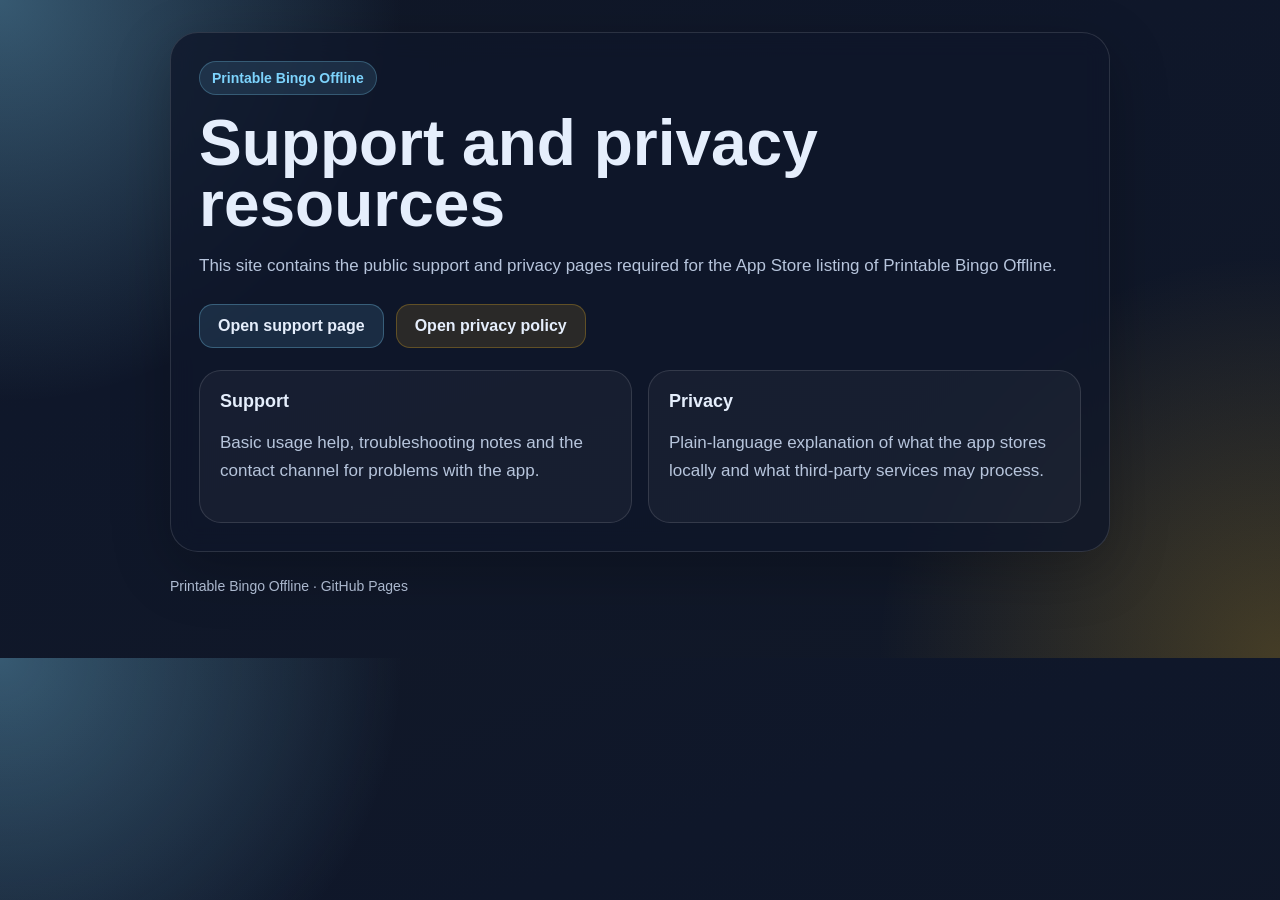
==== docs/index.html @ 6d7e109d "Add GitHub Pages support and privacy site" ====
<!doctype html>
<html lang="en">
<head>
  <meta charset="utf-8">
  <meta name="viewport" content="width=device-width, initial-scale=1">
  <title>Printable Bingo Offline</title>
  <meta name="description" content="Support and privacy resources for Printable Bingo Offline.">
  <link rel="stylesheet" href="./styles.css">
</head>
<body>
  <main class="shell">
    <section class="hero">
      <span class="kicker">Printable Bingo Offline</span>
      <h1>Support and privacy resources</h1>
      <p>
        This site contains the public support and privacy pages required for the App Store listing of
        Printable Bingo Offline.
      </p>
      <div class="button-row">
        <a class="button" href="./support/">Open support page</a>
        <a class="button alt" href="./privacy/">Open privacy policy</a>
      </div>
      <div class="grid">
        <article class="card">
          <h3>Support</h3>
          <p>Basic usage help, troubleshooting notes and the contact channel for problems with the app.</p>
        </article>
        <article class="card">
          <h3>Privacy</h3>
          <p>Plain-language explanation of what the app stores locally and what third-party services may process.</p>
        </article>
      </div>
    </section>
    <footer>
      Printable Bingo Offline · GitHub Pages
    </footer>
  </main>
</body>
</html>
---- docs/styles.css ----
:root {
  color-scheme: light dark;
  --bg: #0f172a;
  --panel: rgba(15, 23, 42, 0.78);
  --text: #e5eefc;
  --muted: #b7c5dc;
  --line: rgba(255, 255, 255, 0.12);
  --accent: #7dd3fc;
  --accent-2: #fbbf24;
}

* { box-sizing: border-box; }
html, body {
  margin: 0;
  padding: 0;
  font-family: ui-rounded, "SF Pro Rounded", "Avenir Next", "Helvetica Neue", sans-serif;
  background:
    radial-gradient(circle at top left, rgba(125, 211, 252, 0.35), transparent 28%),
    radial-gradient(circle at bottom right, rgba(251, 191, 36, 0.22), transparent 28%),
    linear-gradient(160deg, #111827 0%, #0f172a 38%, #111827 100%);
  color: var(--text);
}

a { color: var(--accent); text-decoration: none; }
a:hover { text-decoration: underline; }

.shell {
  max-width: 980px;
  margin: 0 auto;
  padding: 32px 20px 64px;
}

.hero {
  padding: 28px;
  border: 1px solid var(--line);
  border-radius: 28px;
  background: var(--panel);
  backdrop-filter: blur(12px);
  box-shadow: 0 18px 60px rgba(0, 0, 0, 0.24);
}

.kicker {
  display: inline-flex;
  align-items: center;
  gap: 8px;
  padding: 8px 12px;
  border-radius: 999px;
  background: rgba(125, 211, 252, 0.12);
  border: 1px solid rgba(125, 211, 252, 0.26);
  color: var(--accent);
  font-size: 14px;
  font-weight: 700;
}

h1 {
  margin: 18px 0 10px;
  font-size: clamp(36px, 6vw, 64px);
  line-height: 0.95;
}

h2 {
  margin: 0 0 14px;
  font-size: 24px;
}

h3 {
  margin: 0 0 10px;
  font-size: 18px;
}

p, li {
  color: var(--muted);
  line-height: 1.65;
  font-size: 17px;
}

.grid {
  margin-top: 22px;
  display: grid;
  grid-template-columns: repeat(auto-fit, minmax(250px, 1fr));
  gap: 16px;
}

.card {
  padding: 20px;
  border-radius: 22px;
  border: 1px solid var(--line);
  background: rgba(255, 255, 255, 0.04);
}

.button-row {
  margin-top: 24px;
  display: flex;
  flex-wrap: wrap;
  gap: 12px;
}

.button {
  display: inline-flex;
  align-items: center;
  justify-content: center;
  gap: 8px;
  padding: 12px 18px;
  border-radius: 14px;
  border: 1px solid rgba(125, 211, 252, 0.3);
  background: rgba(125, 211, 252, 0.12);
  color: var(--text);
  font-weight: 700;
}

.button.alt {
  border-color: rgba(251, 191, 36, 0.26);
  background: rgba(251, 191, 36, 0.12);
}

.section {
  margin-top: 22px;
  padding: 24px;
  border-radius: 24px;
  border: 1px solid var(--line);
  background: rgba(255, 255, 255, 0.04);
}

.header-row {
  display: flex;
  flex-wrap: wrap;
  align-items: baseline;
  justify-content: space-between;
  gap: 12px;
  margin-bottom: 8px;
}

.meta {
  color: var(--muted);
  font-size: 14px;
}

ul {
  margin: 12px 0 0 20px;
  padding: 0;
}

footer {
  margin-top: 26px;
  color: var(--muted);
  font-size: 14px;
}

.small {
  font-size: 15px;
}
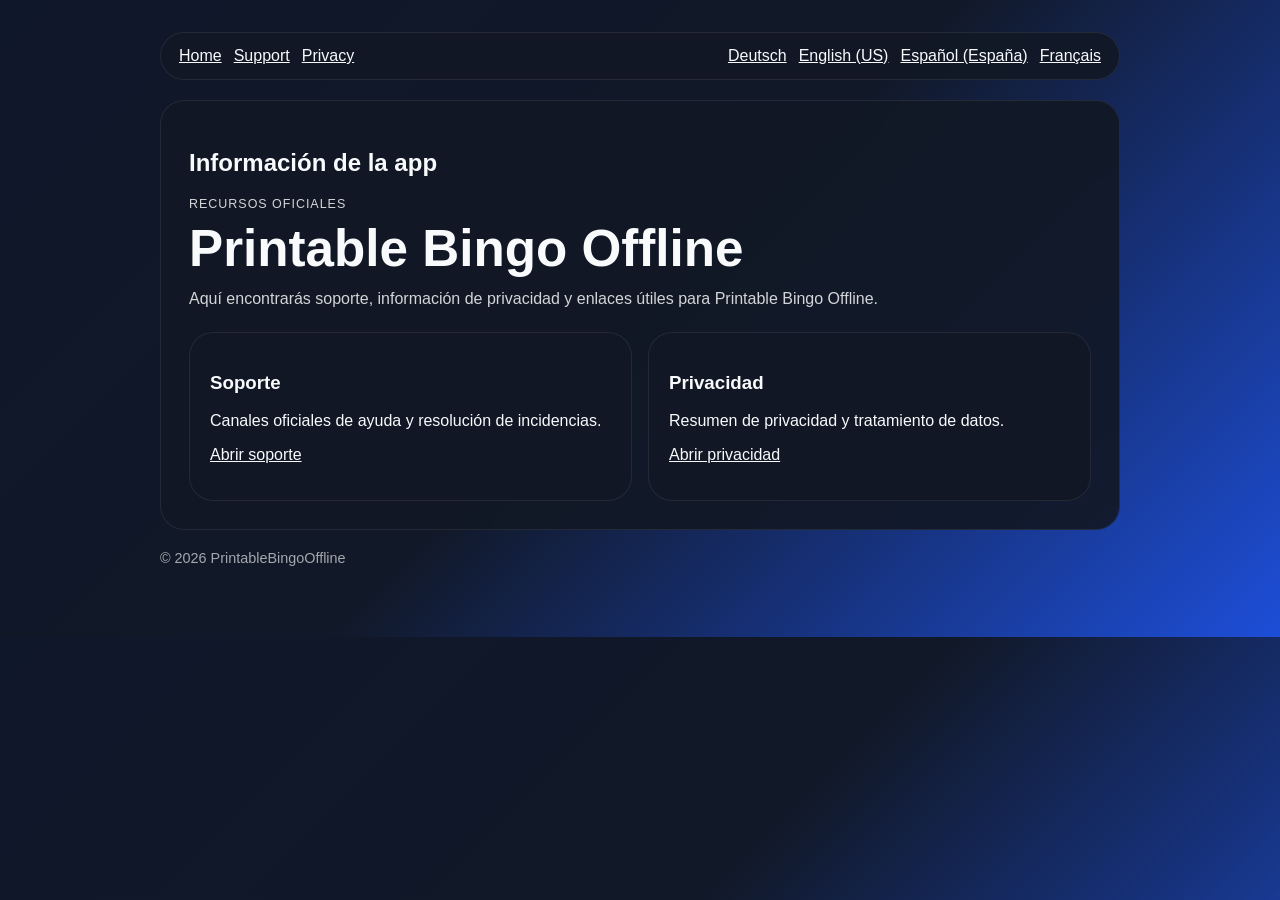
==== commit 797fa8d5: "Update docs site for PrintableBingoOffline" ====
--- a/docs/index.html
+++ b/docs/index.html
@@ -1,39 +1,45 @@
 <!doctype html>
-<html lang="en">
+<html lang="es">
 <head>
   <meta charset="utf-8">
   <meta name="viewport" content="width=device-width, initial-scale=1">
-  <title>Printable Bingo Offline</title>
-  <meta name="description" content="Support and privacy resources for Printable Bingo Offline.">
-  <link rel="stylesheet" href="./styles.css">
+  <title>Printable Bingo Offline · Información de la app</title>
+  <link rel="stylesheet" href="styles.css">
 </head>
 <body>
-  <main class="shell">
-    <section class="hero">
-      <span class="kicker">Printable Bingo Offline</span>
-      <h1>Support and privacy resources</h1>
-      <p>
-        This site contains the public support and privacy pages required for the App Store listing of
-        Printable Bingo Offline.
-      </p>
-      <div class="button-row">
-        <a class="button" href="./support/">Open support page</a>
-        <a class="button alt" href="./privacy/">Open privacy policy</a>
-      </div>
-      <div class="grid">
-        <article class="card">
-          <h3>Support</h3>
-          <p>Basic usage help, troubleshooting notes and the contact channel for problems with the app.</p>
-        </article>
-        <article class="card">
-          <h3>Privacy</h3>
-          <p>Plain-language explanation of what the app stores locally and what third-party services may process.</p>
-        </article>
-      </div>
+  <main class="page-shell">
+    <nav class="top-nav">
+  <div class="page-links">
+    <a href="./">Home</a>
+    <a href="support/">Support</a>
+    <a href="privacy/">Privacy</a>
+  </div>
+  <div class="language-links"><a href="de-DE/" >Deutsch</a><a href="en-US/" >English (US)</a><a href="./" aria-current="page">Español (España)</a><a href="fr-FR/" >Français</a></div>
+</nav>
+    <section class="page-card">
+      <h1>Información de la app</h1>
+      <section class="hero">
+  <p class="eyebrow">Recursos oficiales</p>
+  <h1>Printable Bingo Offline</h1>
+  <p>Aquí encontrarás soporte, información de privacidad y enlaces útiles para Printable Bingo Offline.</p>
+</section>
+<section class="grid">
+  <div class="card">
+    <h3>Soporte</h3>
+    <p>Canales oficiales de ayuda y resolución de incidencias.</p>
+    <p><a href="./support/">Abrir soporte</a></p>
+  </div>
+  <div class="card">
+    <h3>Privacidad</h3>
+    <p>Resumen de privacidad y tratamiento de datos.</p>
+    <p><a href="./privacy/">Abrir privacidad</a></p>
+  </div>
+  
+</section>
     </section>
-    <footer>
-      Printable Bingo Offline · GitHub Pages
+    <footer class="footer">
+      <p>© 2026 PrintableBingoOffline</p>
     </footer>
   </main>
 </body>
-</html>
+</html>
--- a/docs/styles.css
+++ b/docs/styles.css
@@ -1,151 +1,79 @@
 :root {
   color-scheme: light dark;
-  --bg: #0f172a;
-  --panel: rgba(15, 23, 42, 0.78);
-  --text: #e5eefc;
-  --muted: #b7c5dc;
-  --line: rgba(255, 255, 255, 0.12);
-  --accent: #7dd3fc;
-  --accent-2: #fbbf24;
+  --bg: #0e1320;
+  --surface: rgba(255,255,255,0.92);
+  --surface-dark: rgba(18,24,37,0.92);
+  --text: #111827;
+  --text-dark: #f8fafc;
+  --muted: #475569;
+  --accent: #2563eb;
 }
 
 * { box-sizing: border-box; }
-html, body {
+
+body {
   margin: 0;
-  padding: 0;
-  font-family: ui-rounded, "SF Pro Rounded", "Avenir Next", "Helvetica Neue", sans-serif;
-  background:
-    radial-gradient(circle at top left, rgba(125, 211, 252, 0.35), transparent 28%),
-    radial-gradient(circle at bottom right, rgba(251, 191, 36, 0.22), transparent 28%),
-    linear-gradient(160deg, #111827 0%, #0f172a 38%, #111827 100%);
-  color: var(--text);
+  font-family: -apple-system, BlinkMacSystemFont, "SF Pro Text", "Helvetica Neue", sans-serif;
+  background: linear-gradient(135deg, #0f172a, #111827 50%, #1d4ed8);
+  color: var(--text-dark);
 }
 
-a { color: var(--accent); text-decoration: none; }
-a:hover { text-decoration: underline; }
+a { color: inherit; }
 
-.shell {
-  max-width: 980px;
+.page-shell {
+  width: min(960px, calc(100% - 32px));
   margin: 0 auto;
-  padding: 32px 20px 64px;
+  padding: 32px 0 56px;
 }
 
-.hero {
-  padding: 28px;
-  border: 1px solid var(--line);
-  border-radius: 28px;
-  background: var(--panel);
-  backdrop-filter: blur(12px);
-  box-shadow: 0 18px 60px rgba(0, 0, 0, 0.24);
+.top-nav,
+.page-card,
+.card {
+  background: var(--surface-dark);
+  border: 1px solid rgba(255,255,255,0.08);
+  border-radius: 24px;
+  backdrop-filter: blur(18px);
 }
 
-.kicker {
-  display: inline-flex;
-  align-items: center;
-  gap: 8px;
-  padding: 8px 12px;
-  border-radius: 999px;
-  background: rgba(125, 211, 252, 0.12);
-  border: 1px solid rgba(125, 211, 252, 0.26);
-  color: var(--accent);
-  font-size: 14px;
-  font-weight: 700;
+.top-nav {
+  display: flex;
+  justify-content: space-between;
+  gap: 16px;
+  padding: 14px 18px;
+  margin-bottom: 20px;
 }
 
-h1 {
-  margin: 18px 0 10px;
-  font-size: clamp(36px, 6vw, 64px);
-  line-height: 0.95;
+.page-links,
+.language-links {
+  display: flex;
+  gap: 12px;
+  flex-wrap: wrap;
 }
 
-h2 {
-  margin: 0 0 14px;
-  font-size: 24px;
+.page-card {
+  padding: 28px;
 }
 
-h3 {
-  margin: 0 0 10px;
-  font-size: 18px;
-}
-
-p, li {
-  color: var(--muted);
-  line-height: 1.65;
-  font-size: 17px;
-}
+.hero { margin-bottom: 24px; }
+.hero h1 { margin: 8px 0 12px; font-size: clamp(2rem, 5vw, 3.2rem); }
+.hero p { margin: 0; color: rgba(255,255,255,0.82); }
+.eyebrow { text-transform: uppercase; letter-spacing: 0.08em; font-size: 0.78rem; color: rgba(255,255,255,0.56); }
 
 .grid {
-  margin-top: 22px;
   display: grid;
-  grid-template-columns: repeat(auto-fit, minmax(250px, 1fr));
+  grid-template-columns: repeat(auto-fit, minmax(220px, 1fr));
   gap: 16px;
 }
 
 .card {
   padding: 20px;
-  border-radius: 22px;
-  border: 1px solid var(--line);
-  background: rgba(255, 255, 255, 0.04);
 }
 
-.button-row {
-  margin-top: 24px;
-  display: flex;
-  flex-wrap: wrap;
-  gap: 12px;
+.footer {
+  margin-top: 20px;
+  color: rgba(255,255,255,0.62);
+  font-size: 0.9rem;
 }
 
-.button {
-  display: inline-flex;
-  align-items: center;
-  justify-content: center;
-  gap: 8px;
-  padding: 12px 18px;
-  border-radius: 14px;
-  border: 1px solid rgba(125, 211, 252, 0.3);
-  background: rgba(125, 211, 252, 0.12);
-  color: var(--text);
-  font-weight: 700;
-}
-
-.button.alt {
-  border-color: rgba(251, 191, 36, 0.26);
-  background: rgba(251, 191, 36, 0.12);
-}
-
-.section {
-  margin-top: 22px;
-  padding: 24px;
-  border-radius: 24px;
-  border: 1px solid var(--line);
-  background: rgba(255, 255, 255, 0.04);
-}
-
-.header-row {
-  display: flex;
-  flex-wrap: wrap;
-  align-items: baseline;
-  justify-content: space-between;
-  gap: 12px;
-  margin-bottom: 8px;
-}
-
-.meta {
-  color: var(--muted);
-  font-size: 14px;
-}
-
-ul {
-  margin: 12px 0 0 20px;
-  padding: 0;
-}
-
-footer {
-  margin-top: 26px;
-  color: var(--muted);
-  font-size: 14px;
-}
-
-.small {
-  font-size: 15px;
-}
+ul { padding-left: 18px; }
+li + li { margin-top: 6px; }
